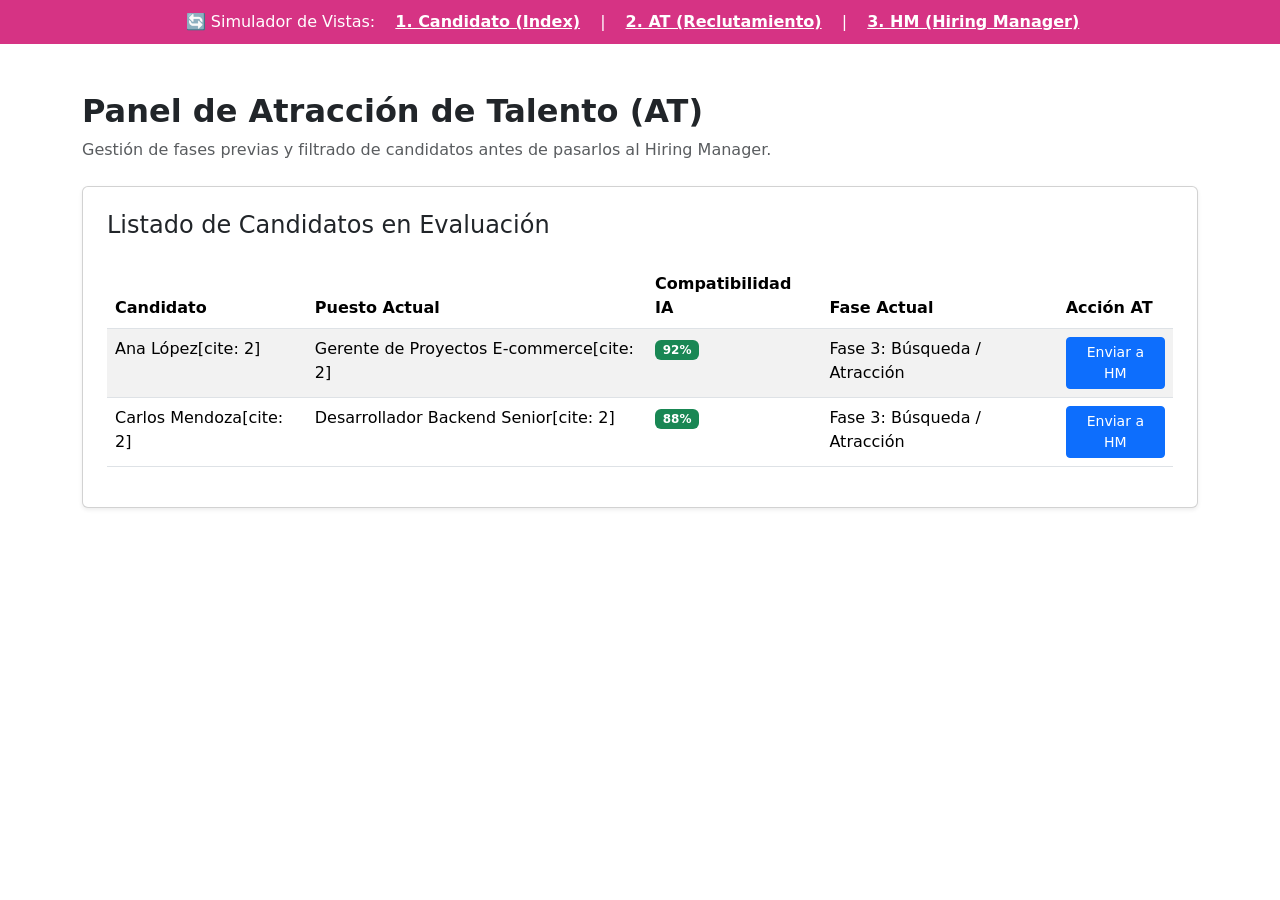
==== at.html @ 1f7d059c "Add files via upload" ====
<!DOCTYPE html>
<html lang="es">
<head>
    <meta charset="UTF-8">
    <title>Panel AT - Atracción de Talento</title>
    <link href="https://cdn.jsdelivr.net/npm/bootstrap@5.3.0/dist/css/bootstrap.min.css" rel="stylesheet">
    <style>
        .nav-simulator { background: #d63384; padding: 10px; color: white; text-align: center; }
        .nav-simulator a { color: white; font-weight: bold; margin: 0 15px; text-decoration: underline; }
    </style>
</head>
<body>
<div class="nav-simulator">
    <span>🔄 Simulador de Vistas:</span>
    <a href="index.html">1. Candidato (Index)</a> |
    <a href="at.html">2. AT (Reclutamiento)</a> |
    <a href="hm.html">3. HM (Hiring Manager)</a>
</div>

<div class="container my-5">
    <h2 class="fw-bold text-dark">Panel de Atracción de Talento (AT)</h2>
    <p class="text-muted">Gestión de fases previas y filtrado de candidatos antes de pasarlos al Hiring Manager.</p>

    <div class="card shadow-sm p-4 mt-4">
        <h4>Listado de Candidatos en Evaluación</h4>
        <table class="table table-striped mt-3">
            <thead>
            <tr>
                <th>Candidato</th>
                <th>Puesto Actual</th>
                <th>Compatibilidad IA</th>
                <th>Fase Actual</th>
                <th>Acción AT</th>
            </tr>
            </thead>
            <tbody>
            <tr>
                <td>Ana López[cite: 2]</td>
                <td>Gerente de Proyectos E-commerce[cite: 2]</td>
                <td><span class="badge bg-success">92%</span></td>
                <td>Fase 3: Búsqueda / Atracción</td>
                <td><button class="btn btn-sm btn-primary" onclick="alert('Candidato enviado al Hiring Manager (HM)')">Enviar a HM</button></td>
            </tr>
            <tr>
                <td>Carlos Mendoza[cite: 2]</td>
                <td>Desarrollador Backend Senior[cite: 2]</td>
                <td><span class="badge bg-success">88%</span></td>
                <td>Fase 3: Búsqueda / Atracción</td>
                <td><button class="btn btn-sm btn-primary" onclick="alert('Candidato enviado al Hiring Manager (HM)')">Enviar a HM</button></td>
            </tr>
            </tbody>
        </table>
    </div>
</div>
</body>
</html>
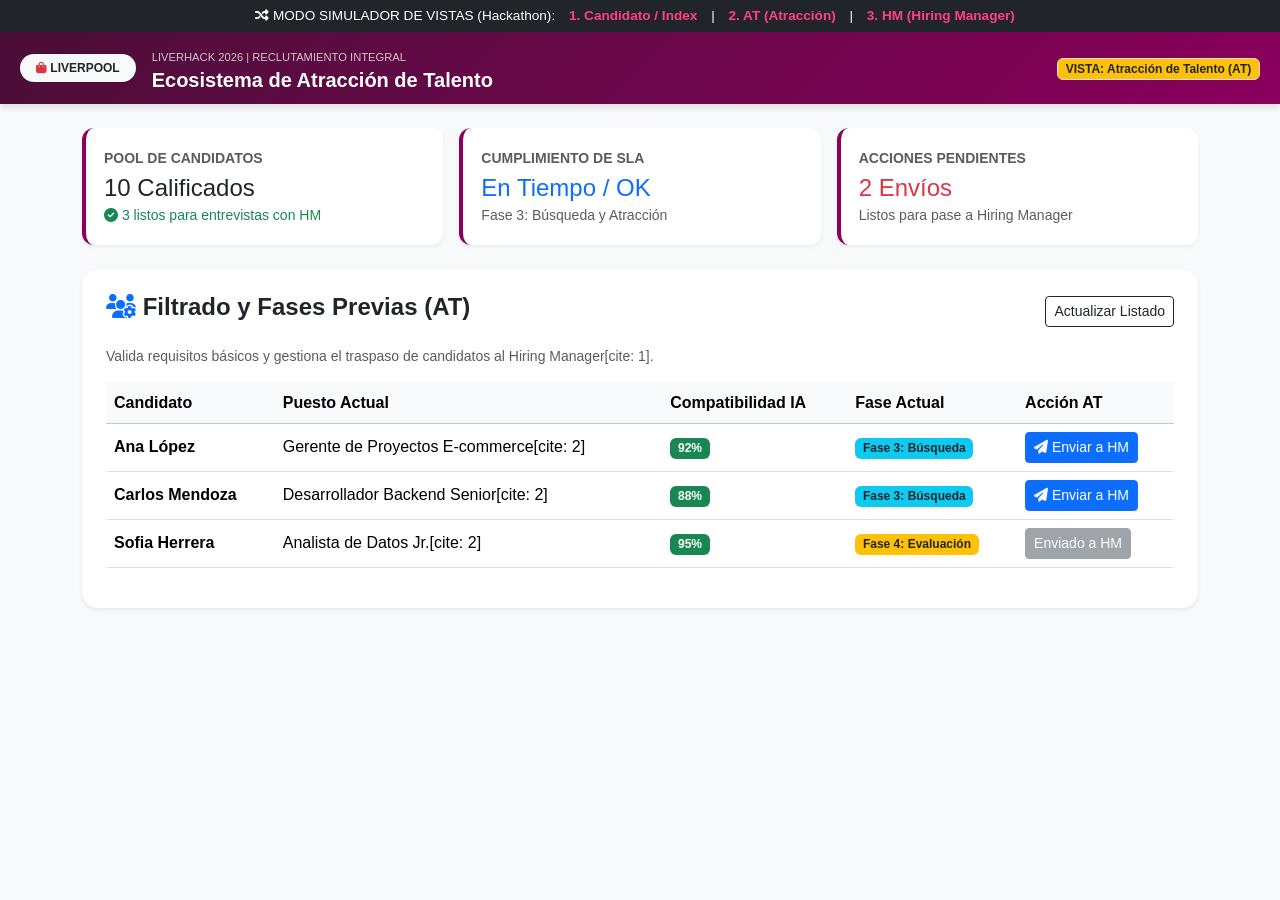
==== commit 8da36bce: "Add files via upload" ====
--- a/at.html
+++ b/at.html
@@ -2,54 +2,120 @@
 <html lang="es">
 <head>
     <meta charset="UTF-8">
-    <title>Panel AT - Atracción de Talento</title>
+    <title>Ecosistema de Atracción de Talento - Panel AT</title>
     <link href="https://cdn.jsdelivr.net/npm/bootstrap@5.3.0/dist/css/bootstrap.min.css" rel="stylesheet">
+    <link href="https://cdnjs.cloudflare.com/ajax/libs/font-awesome/6.4.0/css/all.min.css" rel="stylesheet">
     <style>
-        .nav-simulator { background: #d63384; padding: 10px; color: white; text-align: center; }
-        .nav-simulator a { color: white; font-weight: bold; margin: 0 15px; text-decoration: underline; }
+        :root { --liver-primary: #8b005d; --liver-secondary: #c2185b; --liver-bg: #f8f9fa; }
+        body { background-color: var(--liver-bg); font-family: 'Segoe UI', Tahoma, Geneva, Verdana, sans-serif; }
+        .top-navbar { background: linear-gradient(135deg, #4a0e37 0%, #8b005d 100%); color: white; padding: 12px 20px; box-shadow: 0 4px 6px rgba(0,0,0,0.1); }
+        .sim-nav { background: #212529; color: #fff; font-size: 0.85rem; padding: 6px; text-align: center; }
+        .sim-nav a { color: #ff4081; font-weight: bold; margin: 0 10px; text-decoration: none; }
+        .metric-card { background: white; border-radius: 12px; padding: 18px; box-shadow: 0 2px 4px rgba(0,0,0,0.05); border-left: 4px solid var(--liver-primary); }
     </style>
 </head>
 <body>
-<div class="nav-simulator">
-    <span>🔄 Simulador de Vistas:</span>
-    <a href="index.html">1. Candidato (Index)</a> |
-    <a href="at.html">2. AT (Reclutamiento)</a> |
+
+<div class="sim-nav">
+    <span><i class="fas fa-random"></i> MODO SIMULADOR DE VISTAS (Hackathon):</span>
+    <a href="index.html">1. Candidato / Index</a> |
+    <a href="at.html" class="active">2. AT (Atracción)</a> |
     <a href="hm.html">3. HM (Hiring Manager)</a>
 </div>
 
-<div class="container my-5">
-    <h2 class="fw-bold text-dark">Panel de Atracción de Talento (AT)</h2>
-    <p class="text-muted">Gestión de fases previas y filtrado de candidatos antes de pasarlos al Hiring Manager.</p>
+<div class="top-navbar d-flex justify-content-between align-items-center flex-wrap">
+    <div class="d-flex align-items-center gap-3">
+        <span class="badge bg-light text-dark fw-bold px-3 py-2 rounded-pill"><i class="fas fa-shopping-bag text-danger"></i> LIVERPOOL</span>
+        <div>
+            <small class="text-uppercase opacity-75" style="font-size: 0.7rem;">LIVERHACK 2026 | Reclutamiento Integral</small>
+            <h5 class="mb-0 fw-bold">Ecosistema de Atracción de Talento</h5>
+        </div>
+    </div>
+    <div>
+        <span class="badge bg-warning text-dark border">VISTA: Atracción de Talento (AT)</span>
+    </div>
+</div>
 
-    <div class="card shadow-sm p-4 mt-4">
-        <h4>Listado de Candidatos en Evaluación</h4>
-        <table class="table table-striped mt-3">
-            <thead>
-            <tr>
-                <th>Candidato</th>
-                <th>Puesto Actual</th>
-                <th>Compatibilidad IA</th>
-                <th>Fase Actual</th>
-                <th>Acción AT</th>
-            </tr>
-            </thead>
-            <tbody>
-            <tr>
-                <td>Ana López[cite: 2]</td>
-                <td>Gerente de Proyectos E-commerce[cite: 2]</td>
-                <td><span class="badge bg-success">92%</span></td>
-                <td>Fase 3: Búsqueda / Atracción</td>
-                <td><button class="btn btn-sm btn-primary" onclick="alert('Candidato enviado al Hiring Manager (HM)')">Enviar a HM</button></td>
-            </tr>
-            <tr>
-                <td>Carlos Mendoza[cite: 2]</td>
-                <td>Desarrollador Backend Senior[cite: 2]</td>
-                <td><span class="badge bg-success">88%</span></td>
-                <td>Fase 3: Búsqueda / Atracción</td>
-                <td><button class="btn btn-sm btn-primary" onclick="alert('Candidato enviado al Hiring Manager (HM)')">Enviar a HM</button></td>
-            </tr>
-            </tbody>
-        </table>
+<div class="container my-4">
+    <!-- Indicadores Superiores AT -->
+    <div class="row g-3 mb-4">
+        <div class="col-md-4">
+            <div class="metric-card">
+                <small class="text-muted fw-bold">POOL DE CANDIDATOS</small>
+                <h4 class="text-dark mt-1 mb-0">10 Calificados</h4>
+                <small class="text-success"><i class="fas fa-check-circle"></i> 3 listos para entrevistas con HM</small>
+            </div>
+        </div>
+        <div class="col-md-4">
+            <div class="metric-card">
+                <small class="text-muted fw-bold">CUMPLIMIENTO DE SLA</small>
+                <h4 class="text-primary mt-1 mb-0">En Tiempo / OK</h4>
+                <small class="text-muted">Fase 3: Búsqueda y Atracción</small>
+            </div>
+        </div>
+        <div class="col-md-4">
+            <div class="metric-card">
+                <small class="text-muted fw-bold">ACCIONES PENDIENTES</small>
+                <h4 class="text-danger mt-1 mb-0">2 Envíos</h4>
+                <small class="text-muted">Listos para pase a Hiring Manager</small>
+            </div>
+        </div>
+    </div>
+
+    <!-- Tabla de Gestión AT -->
+    <div class="card border-0 shadow-sm p-4 rounded-4">
+        <div class="d-flex justify-content-between align-items-center mb-3">
+            <h4 class="fw-bold text-dark"><i class="fas fa-users-cog text-primary"></i> Filtrado y Fases Previas (AT)</h4>
+            <button class="btn btn-sm btn-outline-dark">Actualizar Listado</button>
+        </div>
+        <p class="text-muted small">Valida requisitos básicos y gestiona el traspaso de candidatos al Hiring Manager[cite: 1].</p>
+
+        <div class="table-responsive">
+            <table class="table table-hover align-middle">
+                <thead class="table-light">
+                <tr>
+                    <th>Candidato</th>
+                    <th>Puesto Actual</th>
+                    <th>Compatibilidad IA</th>
+                    <th>Fase Actual</th>
+                    <th>Acción AT</th>
+                </tr>
+                </thead>
+                <tbody>
+                <tr>
+                    <td class="fw-bold">Ana López</td>
+                    <td>Gerente de Proyectos E-commerce[cite: 2]</td>
+                    <td><span class="badge bg-success">92%</span></td>
+                    <td><span class="badge bg-info text-dark">Fase 3: Búsqueda</span></td>
+                    <td>
+                        <button class="btn btn-sm btn-primary" onclick="alert('¡Candidata enviada con éxito al Hiring Manager (HM)!')">
+                            <i class="fas fa-paper-plane"></i> Enviar a HM
+                        </button>
+                    </td>
+                </tr>
+                <tr>
+                    <td class="fw-bold">Carlos Mendoza</td>
+                    <td>Desarrollador Backend Senior[cite: 2]</td>
+                    <td><span class="badge bg-success">88%</span></td>
+                    <td><span class="badge bg-info text-dark">Fase 3: Búsqueda</span></td>
+                    <td>
+                        <button class="btn btn-sm btn-primary" onclick="alert('¡Candidato enviado con éxito al Hiring Manager (HM)!')">
+                            <i class="fas fa-paper-plane"></i> Enviar a HM
+                        </button>
+                    </td>
+                </tr>
+                <tr>
+                    <td class="fw-bold">Sofia Herrera</td>
+                    <td>Analista de Datos Jr.[cite: 2]</td>
+                    <td><span class="badge bg-success">95%</span></td>
+                    <td><span class="badge bg-warning text-dark">Fase 4: Evaluación</span></td>
+                    <td>
+                        <button class="btn btn-sm btn-secondary" disabled>Enviado a HM</button>
+                    </td>
+                </tr>
+                </tbody>
+            </table>
+        </div>
     </div>
 </div>
 </body>
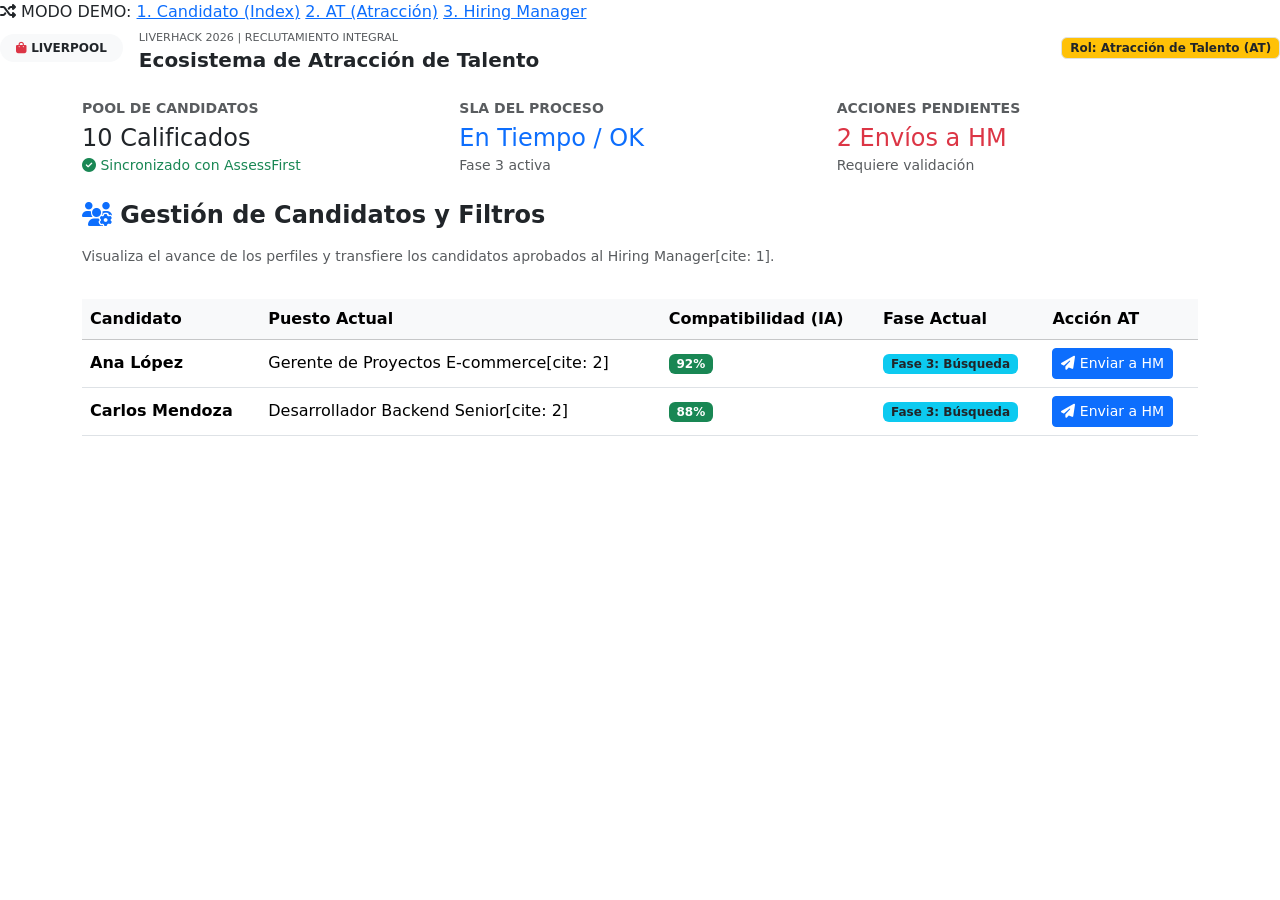
==== commit d6eebc99: "Add files via upload" ====
--- a/at.html
+++ b/at.html
@@ -2,81 +2,67 @@
 <html lang="es">
 <head>
     <meta charset="UTF-8">
-    <title>Ecosistema de Atracción de Talento - Panel AT</title>
+    <title>Panel AT - Liverpool</title>
     <link href="https://cdn.jsdelivr.net/npm/bootstrap@5.3.0/dist/css/bootstrap.min.css" rel="stylesheet">
     <link href="https://cdnjs.cloudflare.com/ajax/libs/font-awesome/6.4.0/css/all.min.css" rel="stylesheet">
-    <style>
-        :root { --liver-primary: #8b005d; --liver-secondary: #c2185b; --liver-bg: #f8f9fa; }
-        body { background-color: var(--liver-bg); font-family: 'Segoe UI', Tahoma, Geneva, Verdana, sans-serif; }
-        .top-navbar { background: linear-gradient(135deg, #4a0e37 0%, #8b005d 100%); color: white; padding: 12px 20px; box-shadow: 0 4px 6px rgba(0,0,0,0.1); }
-        .sim-nav { background: #212529; color: #fff; font-size: 0.85rem; padding: 6px; text-align: center; }
-        .sim-nav a { color: #ff4081; font-weight: bold; margin: 0 10px; text-decoration: none; }
-        .metric-card { background: white; border-radius: 12px; padding: 18px; box-shadow: 0 2px 4px rgba(0,0,0,0.05); border-left: 4px solid var(--liver-primary); }
-    </style>
+    <link href="styles.css" rel="stylesheet">
 </head>
 <body>
 
 <div class="sim-nav">
-    <span><i class="fas fa-random"></i> MODO SIMULADOR DE VISTAS (Hackathon):</span>
-    <a href="index.html">1. Candidato / Index</a> |
-    <a href="at.html" class="active">2. AT (Atracción)</a> |
-    <a href="hm.html">3. HM (Hiring Manager)</a>
+    <span><i class="fas fa-random"></i> MODO DEMO:</span>
+    <a href="index.html">1. Candidato (Index)</a>
+    <a href="at.html" class="active">2. AT (Atracción)</a>
+    <a href="hm.html">3. Hiring Manager</a>
 </div>
 
-<div class="top-navbar d-flex justify-content-between align-items-center flex-wrap">
+<div class="top-navbar d-flex justify-content-between align-items-center">
     <div class="d-flex align-items-center gap-3">
         <span class="badge bg-light text-dark fw-bold px-3 py-2 rounded-pill"><i class="fas fa-shopping-bag text-danger"></i> LIVERPOOL</span>
         <div>
-            <small class="text-uppercase opacity-75" style="font-size: 0.7rem;">LIVERHACK 2026 | Reclutamiento Integral</small>
+            <small class="text-uppercase opacity-75" style="font-size: 0.7rem;">LiverHack 2026 | Reclutamiento Integral</small>
             <h5 class="mb-0 fw-bold">Ecosistema de Atracción de Talento</h5>
         </div>
     </div>
-    <div>
-        <span class="badge bg-warning text-dark border">VISTA: Atracción de Talento (AT)</span>
-    </div>
+    <span class="badge bg-warning text-dark border">Rol: Atracción de Talento (AT)</span>
 </div>
 
 <div class="container my-4">
-    <!-- Indicadores Superiores AT -->
     <div class="row g-3 mb-4">
         <div class="col-md-4">
             <div class="metric-card">
                 <small class="text-muted fw-bold">POOL DE CANDIDATOS</small>
                 <h4 class="text-dark mt-1 mb-0">10 Calificados</h4>
-                <small class="text-success"><i class="fas fa-check-circle"></i> 3 listos para entrevistas con HM</small>
+                <small class="text-success"><i class="fas fa-check-circle"></i> Sincronizado con AssessFirst</small>
             </div>
         </div>
         <div class="col-md-4">
             <div class="metric-card">
-                <small class="text-muted fw-bold">CUMPLIMIENTO DE SLA</small>
+                <small class="text-muted fw-bold">SLA DEL PROCESO</small>
                 <h4 class="text-primary mt-1 mb-0">En Tiempo / OK</h4>
-                <small class="text-muted">Fase 3: Búsqueda y Atracción</small>
+                <small class="text-muted">Fase 3 activa</small>
             </div>
         </div>
         <div class="col-md-4">
             <div class="metric-card">
                 <small class="text-muted fw-bold">ACCIONES PENDIENTES</small>
-                <h4 class="text-danger mt-1 mb-0">2 Envíos</h4>
-                <small class="text-muted">Listos para pase a Hiring Manager</small>
+                <h4 class="text-danger mt-1 mb-0">2 Envíos a HM</h4>
+                <small class="text-muted">Requiere validación</small>
             </div>
         </div>
     </div>
 
-    <!-- Tabla de Gestión AT -->
-    <div class="card border-0 shadow-sm p-4 rounded-4">
-        <div class="d-flex justify-content-between align-items-center mb-3">
-            <h4 class="fw-bold text-dark"><i class="fas fa-users-cog text-primary"></i> Filtrado y Fases Previas (AT)</h4>
-            <button class="btn btn-sm btn-outline-dark">Actualizar Listado</button>
-        </div>
-        <p class="text-muted small">Valida requisitos básicos y gestiona el traspaso de candidatos al Hiring Manager[cite: 1].</p>
+    <div class="content-card">
+        <h4 class="fw-bold text-dark mb-3"><i class="fas fa-users-cog text-primary"></i> Gestión de Candidatos y Filtros</h4>
+        <p class="text-muted small">Visualiza el avance de los perfiles y transfiere los candidatos aprobados al Hiring Manager[cite: 1].</p>
 
         <div class="table-responsive">
-            <table class="table table-hover align-middle">
+            <table class="table table-hover align-middle mt-3">
                 <thead class="table-light">
                 <tr>
                     <th>Candidato</th>
                     <th>Puesto Actual</th>
-                    <th>Compatibilidad IA</th>
+                    <th>Compatibilidad (IA)</th>
                     <th>Fase Actual</th>
                     <th>Acción AT</th>
                 </tr>
@@ -88,7 +74,7 @@
                     <td><span class="badge bg-success">92%</span></td>
                     <td><span class="badge bg-info text-dark">Fase 3: Búsqueda</span></td>
                     <td>
-                        <button class="btn btn-sm btn-primary" onclick="alert('¡Candidata enviada con éxito al Hiring Manager (HM)!')">
+                        <button class="btn btn-sm btn-primary" onclick="enviarAHm('Ana López')">
                             <i class="fas fa-paper-plane"></i> Enviar a HM
                         </button>
                     </td>
@@ -99,18 +85,9 @@
                     <td><span class="badge bg-success">88%</span></td>
                     <td><span class="badge bg-info text-dark">Fase 3: Búsqueda</span></td>
                     <td>
-                        <button class="btn btn-sm btn-primary" onclick="alert('¡Candidato enviado con éxito al Hiring Manager (HM)!')">
+                        <button class="btn btn-sm btn-primary" onclick="enviarAHm('Carlos Mendoza')">
                             <i class="fas fa-paper-plane"></i> Enviar a HM
                         </button>
-                    </td>
-                </tr>
-                <tr>
-                    <td class="fw-bold">Sofia Herrera</td>
-                    <td>Analista de Datos Jr.[cite: 2]</td>
-                    <td><span class="badge bg-success">95%</span></td>
-                    <td><span class="badge bg-warning text-dark">Fase 4: Evaluación</span></td>
-                    <td>
-                        <button class="btn btn-sm btn-secondary" disabled>Enviado a HM</button>
                     </td>
                 </tr>
                 </tbody>
@@ -118,5 +95,7 @@
         </div>
     </div>
 </div>
+
+<script src="app.js"></script>
 </body>
 </html>
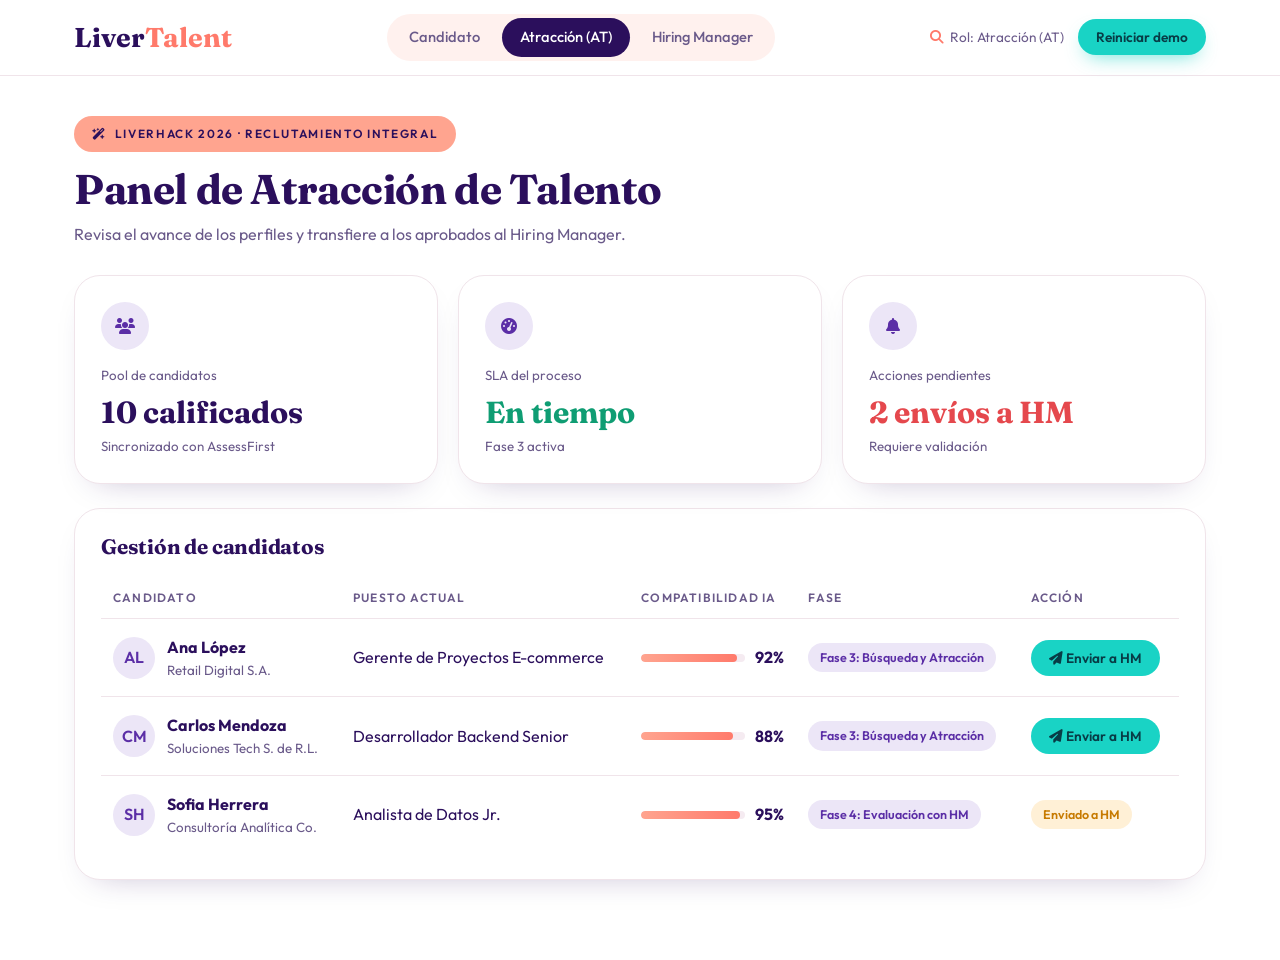
==== commit 02e704d2: "Add files via upload" ====
--- a/at.html
+++ b/at.html
@@ -1,101 +1,16 @@
-<!DOCTYPE html>
-<html lang="es">
-<head>
-    <meta charset="UTF-8">
-    <title>Panel AT - Liverpool</title>
-    <link href="https://cdn.jsdelivr.net/npm/bootstrap@5.3.0/dist/css/bootstrap.min.css" rel="stylesheet">
-    <link href="https://cdnjs.cloudflare.com/ajax/libs/font-awesome/6.4.0/css/all.min.css" rel="stylesheet">
-    <link href="styles.css" rel="stylesheet">
-</head>
-<body>
-
-<div class="sim-nav">
-    <span><i class="fas fa-random"></i> MODO DEMO:</span>
-    <a href="index.html">1. Candidato (Index)</a>
-    <a href="at.html" class="active">2. AT (Atracción)</a>
-    <a href="hm.html">3. Hiring Manager</a>
-</div>
-
-<div class="top-navbar d-flex justify-content-between align-items-center">
-    <div class="d-flex align-items-center gap-3">
-        <span class="badge bg-light text-dark fw-bold px-3 py-2 rounded-pill"><i class="fas fa-shopping-bag text-danger"></i> LIVERPOOL</span>
-        <div>
-            <small class="text-uppercase opacity-75" style="font-size: 0.7rem;">LiverHack 2026 | Reclutamiento Integral</small>
-            <h5 class="mb-0 fw-bold">Ecosistema de Atracción de Talento</h5>
-        </div>
-    </div>
-    <span class="badge bg-warning text-dark border">Rol: Atracción de Talento (AT)</span>
-</div>
-
-<div class="container my-4">
-    <div class="row g-3 mb-4">
-        <div class="col-md-4">
-            <div class="metric-card">
-                <small class="text-muted fw-bold">POOL DE CANDIDATOS</small>
-                <h4 class="text-dark mt-1 mb-0">10 Calificados</h4>
-                <small class="text-success"><i class="fas fa-check-circle"></i> Sincronizado con AssessFirst</small>
-            </div>
-        </div>
-        <div class="col-md-4">
-            <div class="metric-card">
-                <small class="text-muted fw-bold">SLA DEL PROCESO</small>
-                <h4 class="text-primary mt-1 mb-0">En Tiempo / OK</h4>
-                <small class="text-muted">Fase 3 activa</small>
-            </div>
-        </div>
-        <div class="col-md-4">
-            <div class="metric-card">
-                <small class="text-muted fw-bold">ACCIONES PENDIENTES</small>
-                <h4 class="text-danger mt-1 mb-0">2 Envíos a HM</h4>
-                <small class="text-muted">Requiere validación</small>
-            </div>
-        </div>
-    </div>
-
-    <div class="content-card">
-        <h4 class="fw-bold text-dark mb-3"><i class="fas fa-users-cog text-primary"></i> Gestión de Candidatos y Filtros</h4>
-        <p class="text-muted small">Visualiza el avance de los perfiles y transfiere los candidatos aprobados al Hiring Manager[cite: 1].</p>
-
-        <div class="table-responsive">
-            <table class="table table-hover align-middle mt-3">
-                <thead class="table-light">
-                <tr>
-                    <th>Candidato</th>
-                    <th>Puesto Actual</th>
-                    <th>Compatibilidad (IA)</th>
-                    <th>Fase Actual</th>
-                    <th>Acción AT</th>
-                </tr>
-                </thead>
-                <tbody>
-                <tr>
-                    <td class="fw-bold">Ana López</td>
-                    <td>Gerente de Proyectos E-commerce[cite: 2]</td>
-                    <td><span class="badge bg-success">92%</span></td>
-                    <td><span class="badge bg-info text-dark">Fase 3: Búsqueda</span></td>
-                    <td>
-                        <button class="btn btn-sm btn-primary" onclick="enviarAHm('Ana López')">
-                            <i class="fas fa-paper-plane"></i> Enviar a HM
-                        </button>
-                    </td>
-                </tr>
-                <tr>
-                    <td class="fw-bold">Carlos Mendoza</td>
-                    <td>Desarrollador Backend Senior[cite: 2]</td>
-                    <td><span class="badge bg-success">88%</span></td>
-                    <td><span class="badge bg-info text-dark">Fase 3: Búsqueda</span></td>
-                    <td>
-                        <button class="btn btn-sm btn-primary" onclick="enviarAHm('Carlos Mendoza')">
-                            <i class="fas fa-paper-plane"></i> Enviar a HM
-                        </button>
-                    </td>
-                </tr>
-                </tbody>
-            </table>
-        </div>
-    </div>
-</div>
-
-<script src="app.js"></script>
-</body>
-</html>+<!DOCTYPE html>
+<html lang="es">
+<head>
+<meta charset="UTF-8">
+<meta name="viewport" content="width=device-width, initial-scale=1">
+<title>Panel AT - Liverpool</title>
+<link href="https://cdnjs.cloudflare.com/ajax/libs/font-awesome/6.4.0/css/all.min.css" rel="stylesheet">
+<link href="styles.css" rel="stylesheet">
+</head>
+<body data-page="at">
+<header id="nav"></header>
+<main id="app" class="wrap"></main>
+<div id="toasts" aria-live="polite"></div>
+<script src="app.js"></script>
+</body>
+</html>
--- a/styles.css
+++ b/styles.css
@@ -0,0 +1,121 @@
+@import url('https://fonts.googleapis.com/css2?family=Fraunces:opsz,wght@9..144,600;9..144,700&family=Outfit:wght@400;500;600&display=swap');
+
+:root{
+  --ink:#2b0f5c; --ink2:#6a5a8a; --coral:#ff7a6b; --coral2:#ffa48f; --blush:#fff1ee;
+  --teal:#19d3c5; --lav:#ece6f7; --line:#f0e4ea; --ok:#0f9d73; --bad:#e5484d; --warn:#c77a00;
+}
+*{box-sizing:border-box;margin:0}
+body{font-family:Outfit,'Segoe UI',sans-serif;color:var(--ink);background:#fff;line-height:1.55;-webkit-font-smoothing:antialiased}
+h1,h2,h3{font-family:Fraunces,Georgia,serif;font-weight:700;letter-spacing:-.01em;line-height:1.15}
+a:focus-visible,button:focus-visible{outline:3px solid var(--teal);outline-offset:2px}
+
+/* Navegación */
+.nav{position:sticky;top:0;z-index:10;background:rgba(255,255,255,.94);backdrop-filter:blur(8px);border-bottom:1px solid var(--line)}
+.nav-in{max-width:1180px;margin:auto;padding:14px 24px;display:flex;align-items:center;justify-content:space-between;gap:16px;flex-wrap:wrap}
+.logo{font:700 1.7rem Fraunces,Georgia,serif;color:var(--ink);text-decoration:none}
+.logo b{color:var(--coral)}
+.tabs{display:flex;gap:4px;background:var(--blush);padding:4px;border-radius:99px}
+.tabs a{color:var(--ink2);text-decoration:none;font-weight:500;font-size:.92rem;padding:8px 18px;border-radius:99px;transition:background .2s,color .2s}
+.tabs a:hover{color:var(--ink)}
+.tabs a.on{background:var(--ink);color:#fff}
+.nav-r{display:flex;align-items:center;gap:14px}
+.role{font-size:.85rem;color:var(--ink2)}
+.role i{color:var(--coral);margin-right:6px}
+.btn{border:0;cursor:pointer;font:600 .9rem Outfit,sans-serif;padding:11px 22px;border-radius:99px;transition:transform .15s,box-shadow .2s}
+.btn:hover{transform:translateY(-1px)}
+.cta{background:var(--teal);color:#083c46;box-shadow:0 8px 20px -8px rgba(25,211,197,.7)}
+.btn-ok{background:var(--ink);color:#fff}
+.btn-no{background:#fff;color:var(--bad);border:1.5px solid #f6c9cb}
+.btn-go{background:var(--teal);color:#083c46}
+.btn-sm{padding:9px 18px;font-size:.85rem}
+
+/* Estructura */
+.wrap{max-width:1180px;margin:auto;padding:40px 24px 80px}
+.page-head{margin-bottom:28px}
+.page-head h1{font-size:clamp(1.8rem,3.4vw,2.6rem);margin-top:14px}
+.page-head p{color:var(--ink2);margin-top:8px;max-width:60ch}
+.pill{display:inline-flex;align-items:center;gap:8px;background:var(--coral2);color:var(--ink);font-size:.74rem;font-weight:600;letter-spacing:.14em;text-transform:uppercase;padding:9px 18px;border-radius:99px}
+.eyebrow{color:var(--coral);letter-spacing:.18em;font-size:.76rem;text-transform:uppercase;font-weight:600}
+.grid{display:grid;gap:20px}
+.g3{grid-template-columns:repeat(3,1fr)}
+.g2{grid-template-columns:2fr 1fr}
+.mt{margin-top:24px}
+
+/* Panel destacado (marco coral) */
+.feature{background:linear-gradient(135deg,#ffe6e1,#fff6f4);border-radius:46px;padding:14px;box-shadow:0 24px 50px -24px rgba(255,122,107,.55)}
+.feature-in{position:relative;overflow:hidden;border:2px solid var(--coral2);border-radius:34px;padding:34px;display:grid;grid-template-columns:1.05fr 1fr;gap:36px;align-items:center;background:linear-gradient(120deg,#fff 40%,#fff4f1)}
+.bignum{position:absolute;right:24px;top:-40px;font:700 16rem/1 Fraunces,Georgia,serif;color:rgba(255,122,107,.09);pointer-events:none}
+.items{display:grid;gap:12px;position:relative}
+.item{display:flex;gap:16px;align-items:center;background:#fff;border:1px solid var(--line);border-radius:22px;padding:16px 20px}
+.item small{color:var(--ink2);display:block;font-size:.8rem}
+.item strong{font-weight:500;font-size:1.02rem}
+.ico{width:48px;height:48px;border-radius:50%;background:var(--lav);color:#5b2ea6;display:grid;place-items:center;flex:none}
+.hl{position:relative}
+.numrow{display:flex;align-items:center;gap:18px;margin-bottom:22px}
+.numbox{width:76px;height:76px;border-radius:22px;background:linear-gradient(135deg,var(--coral2),#ff8b6d);color:#fff;font:700 2.3rem Fraunces,Georgia,serif;display:grid;place-items:center;box-shadow:0 14px 26px -12px rgba(255,122,107,.9)}
+.numrow hr{flex:1;border:0;border-top:1px solid var(--line)}
+.hl h2{font-size:clamp(1.6rem,2.8vw,2.3rem);margin:8px 0 16px;color:var(--ink)}
+.hl .line{width:80px;height:4px;border-radius:4px;background:var(--coral2);margin-top:22px}
+
+/* Tarjetas */
+.card{background:#fff;border:1px solid var(--line);border-radius:26px;padding:26px;box-shadow:0 14px 34px -22px rgba(43,15,92,.35)}
+.card h3{font-size:1.3rem;margin-bottom:6px}
+.stat .v{font:700 1.9rem Fraunces,Georgia,serif;margin:6px 0 2px}
+.stat small{color:var(--ink2)}
+.stat .ico{margin-bottom:12px}
+.ok{color:var(--ok)}.bad{color:var(--bad)}.warn{color:var(--warn)}
+
+/* Tags */
+.tag{display:inline-flex;align-items:center;gap:6px;font-size:.78rem;font-weight:600;padding:5px 12px;border-radius:99px}
+.tag.ok{background:#e0f6ee}.tag.warn{background:#fff0d6}.tag.bad{background:#fde5e6}.tag.info{background:var(--lav);color:#5b2ea6}
+
+/* Stepper */
+.steps{display:flex;gap:8px;margin-top:20px}
+.step{flex:1;text-align:center;font-size:.82rem;color:var(--ink2);position:relative}
+.step::before{content:'';position:absolute;top:17px;left:-50%;width:100%;height:3px;background:var(--line);z-index:0}
+.step:first-child::before{display:none}
+.step.done::before,.step.now::before{background:var(--coral2)}
+.dot{position:relative;z-index:1;width:36px;height:36px;margin:0 auto 8px;border-radius:50%;display:grid;place-items:center;background:#fff;border:2px solid var(--line);font-weight:600}
+.step.done .dot{background:var(--coral2);border-color:var(--coral2);color:#fff}
+.step.now .dot{background:var(--ink);border-color:var(--ink);color:#fff;box-shadow:0 0 0 6px var(--lav)}
+.step.now{color:var(--ink);font-weight:600}
+
+/* Datos del expediente */
+.data{display:grid;grid-template-columns:1fr 1fr;gap:18px 30px;margin-top:18px}
+.data small{color:var(--ink2);display:block;font-size:.78rem}
+.data div>span{font-weight:500}
+.ring{--p:0;width:130px;height:130px;border-radius:50%;margin:16px auto;display:grid;place-items:center;background:conic-gradient(var(--coral) calc(var(--p)*1%),#f5ebf1 0)}
+.ring span{width:98px;height:98px;border-radius:50%;background:#fff;display:grid;place-items:center;font:700 1.7rem Fraunces,Georgia,serif}
+
+/* Tabla AT */
+.tbl{width:100%;border-collapse:collapse;margin-top:14px}
+.tbl th{text-align:left;font-size:.75rem;letter-spacing:.1em;text-transform:uppercase;color:var(--ink2);font-weight:600;padding:10px 12px}
+.tbl td{padding:16px 12px;border-top:1px solid var(--line);vertical-align:middle}
+.who{display:flex;align-items:center;gap:12px}
+.av{width:42px;height:42px;border-radius:50%;background:var(--lav);color:#5b2ea6;font-weight:600;display:grid;place-items:center;flex:none}
+.who small{color:var(--ink2);display:block}
+.cbar{display:flex;align-items:center;gap:10px;min-width:130px}
+.cbar i{flex:1;height:8px;border-radius:8px;background:#f5ebf1;overflow:hidden}
+.cbar i span{display:block;height:100%;background:linear-gradient(90deg,var(--coral2),var(--coral));border-radius:8px}
+.scroll{overflow-x:auto}
+
+/* Tarjetas HM */
+.cand{display:flex;justify-content:space-between;gap:20px;align-items:center;flex-wrap:wrap;padding:24px;border:1px solid var(--line);border-radius:24px;background:#fff}
+.cand+.cand{margin-top:14px}
+.cand .note{background:var(--blush);border-radius:16px;padding:12px 16px;margin-top:12px;font-size:.92rem;max-width:62ch}
+.cand .note i{color:var(--coral);margin-right:6px}
+.acts{display:flex;gap:10px;flex-wrap:wrap}
+.empty{text-align:center;padding:44px 20px;color:var(--ink2)}
+
+/* Toast */
+#toasts{position:fixed;right:20px;bottom:20px;display:grid;gap:10px;z-index:50}
+.toast{background:var(--ink);color:#fff;padding:14px 20px;border-radius:18px;max-width:360px;box-shadow:0 18px 36px -12px rgba(43,15,92,.6);animation:in .3s ease}
+.toast i{color:var(--teal);margin-right:8px}.toast.no i{color:var(--coral2)}
+@keyframes in{from{opacity:0;transform:translateY(10px)}}
+
+@media(max-width:860px){
+  .g3,.g2,.feature-in,.data{grid-template-columns:1fr}
+  .feature-in{padding:24px}.bignum{font-size:10rem}
+  .step{font-size:.7rem}
+}
+@media(prefers-reduced-motion:reduce){*{animation:none!important;transition:none!important}}
